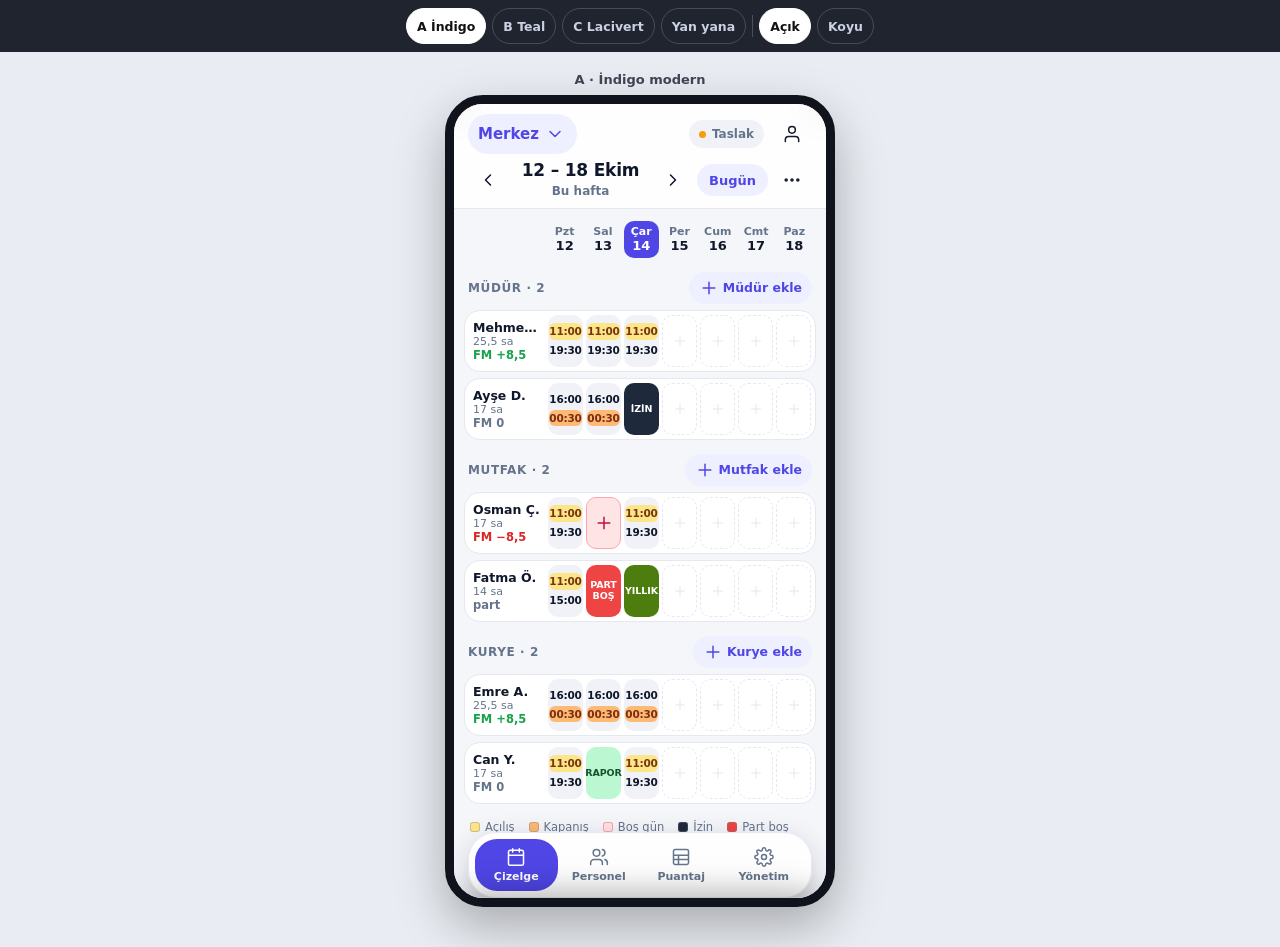
==== araclar/tasarim.html @ e4bb3795 "Tasarım önizleme sayfası: 3 yön (indigo, teal, lacivert) × açık/koyu, çizelge ve puantaj Co-Authored" ====
<!doctype html>
<html lang="tr">
<head>
<meta charset="utf-8">
<meta name="viewport" content="width=device-width,initial-scale=1,viewport-fit=cover">
<meta name="robots" content="noindex">
<title>Tasarım önizleme</title>
<style>
/* ============ Tasarım yönleri (renk kimliği) ============ */
:root{--f-ui:"Inter","Figtree",system-ui,-apple-system,"Segoe UI",sans-serif}
.tema-a{ /* A · İndigo modern */
  --bg:#F5F6FA;--yuz:#FFFFFF;--yuz2:#F0F2F8;--cizgi:#E6E8F0;--yazi:#0F172A;--soluk:#64748B;
  --vurgu:#4F46E5;--vurgu-yazi:#fff;--vurgu-yumusak:#EEF0FF;
  --ust-bg:rgba(255,255,255,.86);--ust-yazi:#0F172A;--ust-soluk:#64748B;--ust-cizgi:#E6E8F0;
  --acilis:#FDE68A;--acilis-yazi:#78350F;--kapanis:#FDBA74;--kapanis-yazi:#7C2D12;
  --bos:#FFE4E6;--bos-cizgi:#FDA4AF;--bos-yazi:#BE123C;
  --izin:#1E293B;--izin-y:#fff;--rapor:#BBF7D0;--rapor-y:#14532D;--yillik:#4D7C0F;--yillik-y:#fff;--ucretsiz:#1E3A8A;--ucretsiz-y:#fff;--bayram:#E2E8F0;--bayram-y:#334155;--part:#EF4444;--part-y:#fff;
  --iyi:#16A34A;--kotu:#DC2626;--yaricap:16px;--hucre-yaricap:10px;
}
.tema-a.koyu{
  --bg:#0B0F1A;--yuz:#131A2A;--yuz2:#1A2236;--cizgi:#232C40;--yazi:#E6EAF5;--soluk:#94A3B8;
  --vurgu:#818CF8;--vurgu-yazi:#0B0F1A;--vurgu-yumusak:#1E2447;
  --ust-bg:rgba(19,26,42,.86);--ust-yazi:#E6EAF5;--ust-soluk:#94A3B8;--ust-cizgi:#232C40;
  --acilis:#E3C55A;--acilis-yazi:#241A00;--kapanis:#E0944A;--kapanis-yazi:#2A1200;
  --bos:#3B1C26;--bos-cizgi:#7F2A3E;--bos-yazi:#FDA4AF;
  --izin:#2E3856;--izin-y:#E6EAF5;--rapor:#1F4D36;--rapor-y:#BBF7D0;--yillik:#3F6212;--yillik-y:#ECFCCB;--ucretsiz:#1E3A8A;--ucretsiz-y:#DBEAFE;--bayram:#273049;--bayram-y:#C7D0E4;--part:#B91C1C;--part-y:#fff;
  --iyi:#4ADE80;--kotu:#F87171;
}
.tema-b{ /* B · Teal sakin */
  --bg:#F4F2EC;--yuz:#FFFFFF;--yuz2:#EFECE3;--cizgi:#E4E0D6;--yazi:#14201D;--soluk:#66736F;
  --vurgu:#0E5A4E;--vurgu-yazi:#fff;--vurgu-yumusak:#DDEEE9;
  --ust-bg:#0E5A4E;--ust-yazi:#fff;--ust-soluk:rgba(255,255,255,.72);--ust-cizgi:transparent;
  --acilis:#F8E08A;--acilis-yazi:#4A3A00;--kapanis:#F2B766;--kapanis-yazi:#3F2400;
  --bos:#FBE4E2;--bos-cizgi:#F0A9A3;--bos-yazi:#B3261E;
  --izin:#23302D;--izin-y:#fff;--rapor:#CDEBC0;--rapor-y:#1F4A18;--yillik:#4F6B2A;--yillik-y:#fff;--ucretsiz:#1E3F66;--ucretsiz-y:#fff;--bayram:#E6E9E4;--bayram-y:#3A4A45;--part:#D93636;--part-y:#fff;
  --iyi:#1F8A5B;--kotu:#C62828;--yaricap:14px;--hucre-yaricap:9px;
}
.tema-b.koyu{
  --bg:#0C1412;--yuz:#141F1C;--yuz2:#1B2925;--cizgi:#24332E;--yazi:#E4EFEA;--soluk:#93A8A1;
  --vurgu:#46BBA3;--vurgu-yazi:#06130F;--vurgu-yumusak:#173129;
  --ust-bg:#103D35;--ust-yazi:#E4EFEA;--ust-soluk:rgba(228,239,234,.7);
  --acilis:#DEC35C;--acilis-yazi:#221A00;--kapanis:#DB9A52;--kapanis-yazi:#241100;
  --bos:#3A1D1B;--bos-cizgi:#7C332D;--bos-yazi:#F4A8A2;
  --izin:#2A3B35;--izin-y:#E4EFEA;--rapor:#1E4A32;--rapor-y:#CDEBC0;--yillik:#3E5A1F;--yillik-y:#E7F5CF;--ucretsiz:#1E3F66;--ucretsiz-y:#DCEBFA;--bayram:#26352F;--bayram-y:#C3D3CC;--part:#B42727;
  --iyi:#4ED39A;--kotu:#F2837D;
}
.tema-c{ /* C · Lacivert düzenli (mevcut kimliğe yakın) */
  --bg:#F3F5F9;--yuz:#FFFFFF;--yuz2:#ECEFF5;--cizgi:#E2E6EE;--yazi:#152033;--soluk:#667287;
  --vurgu:#1F3A6B;--vurgu-yazi:#fff;--vurgu-yumusak:#E6ECF7;
  --ust-bg:#1F3A6B;--ust-yazi:#fff;--ust-soluk:rgba(255,255,255,.75);--ust-cizgi:transparent;
  --acilis:#FBE58A;--acilis-yazi:#4A3A00;--kapanis:#F0B24D;--kapanis-yazi:#3C2500;
  --bos:#FDE2E2;--bos-cizgi:#F3B4B4;--bos-yazi:#B42323;
  --izin:#1C1C1C;--izin-y:#fff;--rapor:#C6E3AB;--rapor-y:#24401A;--yillik:#4F6A2A;--yillik-y:#fff;--ucretsiz:#1F3864;--ucretsiz-y:#fff;--bayram:#E9EDF3;--bayram-y:#33415A;--part:#E01E1E;--part-y:#fff;
  --iyi:#16774A;--kotu:#B42323;--yaricap:12px;--hucre-yaricap:8px;
}
.tema-c.koyu{
  --bg:#0F1520;--yuz:#18202E;--yuz2:#222B3B;--cizgi:#2A3446;--yazi:#E7EBF2;--soluk:#93A0B5;
  --vurgu:#7FA2E8;--vurgu-yazi:#0F1520;--vurgu-yumusak:#22314D;
  --ust-bg:#2B4C86;--ust-yazi:#fff;--ust-soluk:rgba(255,255,255,.75);
  --acilis:#E7CC5E;--acilis-yazi:#2B2200;--kapanis:#D9963A;--kapanis-yazi:#231500;
  --bos:#3D1C1F;--bos-cizgi:#7A2E34;--bos-yazi:#F08A8A;
  --izin:#2E3A55;--izin-y:#E7EBF2;--rapor:#1F4D36;--rapor-y:#C6E3AB;--yillik:#3E5A1F;--yillik-y:#E7F5CF;--ucretsiz:#1F3864;--ucretsiz-y:#DCE6FA;--bayram:#273246;--bayram-y:#C9D2E0;--part:#B91C1C;
  --iyi:#6FD3A0;--kotu:#F08A8A;
}

/* ============ Sayfa çerçevesi ============ */
*{box-sizing:border-box}
html,body{margin:0}
body{font-family:var(--f-ui);background:#E9ECF2;color:#152033;-webkit-tap-highlight-color:transparent}
body.koyu-sayfa{background:#0A0D14}
.kontrol{position:sticky;top:0;z-index:100;display:flex;gap:6px;align-items:center;justify-content:center;flex-wrap:nowrap;overflow-x:auto;padding:8px 6px;background:rgba(20,24,34,.94);backdrop-filter:blur(8px);scrollbar-width:none}
.kontrol button{flex:none;font:600 12.5px var(--f-ui);min-height:36px;padding:0 10px;border:1px solid rgba(255,255,255,.18);border-radius:999px;background:transparent;color:#C9D1E3;white-space:nowrap}
.kontrol button.secili{background:#fff;color:#111;border-color:#fff}
.kontrol .ayrac{width:1px;height:22px;background:rgba(255,255,255,.2)}
.sahne{display:flex;gap:28px;justify-content:center;align-items:flex-start;flex-wrap:wrap;padding:20px 12px 40px}
.etiket{font:700 13px var(--f-ui);text-align:center;margin:0 0 8px;color:#445}
.koyu-sayfa .etiket{color:#9AA4BD}

/* ============ Telefon ============ */
.telefon{position:relative;width:390px;max-width:100%;height:812px;overflow:auto;background:var(--bg);color:var(--yazi);font-family:var(--f-ui);
  border-radius:38px;border:9px solid #10131B;box-shadow:0 20px 50px rgba(0,0,0,.28);scrollbar-width:none}
.telefon::-webkit-scrollbar{display:none}
@media (max-width:520px){
  .sahne{padding:0;gap:0;display:block}
  .sahne>div{width:100%;min-width:0}
  .perde,.panel{position:fixed!important}
  .panel{max-height:88vh;overflow:auto}
  .etiket{display:none}
  .telefon{width:100%;height:auto;overflow:visible;border:0;border-radius:0;box-shadow:none;min-height:100vh}
  .ust{top:52px!important}
}
:where(.telefon) button{font:inherit;color:inherit;background:none;border:0;padding:0;cursor:pointer}
.ikon{width:20px;height:20px;stroke:currentColor;fill:none;stroke-width:1.8;stroke-linecap:round;stroke-linejoin:round;flex:none}

/* ============ Üst çubuk (ortak yapı) ============ */
.ust{position:sticky;top:0;z-index:20;background:var(--ust-bg);color:var(--ust-yazi);backdrop-filter:blur(14px);border-bottom:1px solid var(--ust-cizgi);padding:10px 14px 8px}
.ust-1{display:flex;align-items:center;gap:8px}
.sube-hap{display:flex;align-items:center;gap:6px;min-height:40px;padding:0 12px 0 10px;border-radius:999px;font-weight:700;font-size:15px;background:var(--vurgu-yumusak);color:var(--vurgu)}
.tema-b .sube-hap,.tema-c .sube-hap{background:rgba(255,255,255,.16);color:#fff}
.ust-bosluk{flex:1}
.rozet{display:inline-flex;align-items:center;gap:6px;min-height:28px;padding:0 10px;border-radius:999px;font-weight:600;font-size:12px;background:var(--yuz2);color:var(--soluk)}
.tema-b .rozet,.tema-c .rozet{background:rgba(255,255,255,.14);color:#fff}
.rozet i{width:7px;height:7px;border-radius:50%;background:#F59E0B}
.ikon-dugme{display:grid;place-items:center;width:40px;height:40px;border-radius:50%;color:var(--ust-yazi)}
.ikon-dugme:active{background:rgba(127,127,127,.18)}
.hafta{display:flex;align-items:center;gap:4px;margin-top:6px}
.hafta .ok{display:grid;place-items:center;width:40px;height:40px;border-radius:50%;color:var(--ust-yazi)}
.hafta .tarih{flex:1;text-align:center;line-height:1.15}
.hafta .tarih b{display:block;font-size:17px;font-weight:800;letter-spacing:-.2px}
.hafta .tarih small{font-size:12px;font-weight:600;color:var(--ust-soluk)}
.bugun-dugme{min-height:32px;padding:0 12px;border-radius:999px;font-weight:700;font-size:13px;background:var(--vurgu-yumusak);color:var(--vurgu)}
.tema-b .bugun-dugme,.tema-c .bugun-dugme{background:rgba(255,255,255,.16);color:#fff}

/* ============ İçerik ============ */
.icerik{padding:8px 10px 120px}
.grup-baslik{display:flex;align-items:center;justify-content:space-between;margin:14px 4px 6px}
.grup-baslik span{font-size:12px;font-weight:700;letter-spacing:.05em;text-transform:uppercase;color:var(--soluk)}
.ekle{display:flex;align-items:center;gap:4px;min-height:32px;padding:0 10px;border-radius:999px;font-size:12.5px;font-weight:600;color:var(--vurgu);background:var(--vurgu-yumusak)}
.gun-satir,.satir{display:grid;grid-template-columns:76px repeat(7,minmax(0,1fr));gap:3px;align-items:stretch}
.gun-satir{padding:4px 4px 0;position:sticky;top:var(--ust-yuk,112px);z-index:10;background:var(--bg)}
.gun{text-align:center;padding:4px 0;border-radius:10px;font-size:11px;font-weight:600;color:var(--soluk);line-height:1.2}
.gun b{display:block;font-size:13px;font-weight:700;color:var(--yazi)}
.gun.bugun{background:var(--vurgu);color:var(--vurgu-yazi)}
.gun.bugun b{color:var(--vurgu-yazi)}
.satir{background:var(--yuz);border:1px solid var(--cizgi);border-radius:var(--yaricap);padding:4px;margin-bottom:6px}
.isim{min-width:0;display:flex;flex-direction:column;justify-content:center;padding:0 4px}
.isim b{font-size:12.5px;font-weight:700;white-space:nowrap;overflow:hidden;text-overflow:ellipsis}
.isim small{font-size:11px;color:var(--soluk);font-variant-numeric:tabular-nums}
.isim .fm{font-weight:700;font-size:11.5px;font-variant-numeric:tabular-nums}
.fm.arti{color:var(--iyi)}.fm.eksi{color:var(--kotu)}.fm.sifir{color:var(--soluk)}
.hucre{display:flex;flex-direction:column;align-items:stretch;justify-content:center;gap:2px;min-height:52px;border-radius:var(--hucre-yaricap);padding:2px 1px;text-align:center;font-variant-numeric:tabular-nums}
.hucre.vardiya{background:var(--yuz2)}
.hucre .s{border-radius:6px;padding:3px 0;font-size:10.5px;font-weight:700;letter-spacing:-.2px;line-height:1}
.hucre .s.acilis{background:var(--acilis);color:var(--acilis-yazi)}
.hucre .s.kapanis{background:var(--kapanis);color:var(--kapanis-yazi)}
.hucre.kod{align-items:center;font-size:9.5px;font-weight:800;line-height:1.1;letter-spacing:-.1px}
.kod-izin{background:var(--izin);color:var(--izin-y)}.kod-rapor{background:var(--rapor);color:var(--rapor-y)}.kod-yillik{background:var(--yillik);color:var(--yillik-y)}
.kod-ucretsiz{background:var(--ucretsiz);color:var(--ucretsiz-y)}.kod-bayram{background:var(--bayram);color:var(--bayram-y)}.kod-part{background:var(--part);color:var(--part-y)}
.hucre.gelecek{align-items:center;color:var(--cizgi);border:1.5px dashed var(--cizgi);background:transparent}
.hucre.gelecek .ikon{width:16px;height:16px;stroke-width:1.6}
.hucre.eksik{align-items:center;background:var(--bos);border:1.5px solid var(--bos-cizgi);color:var(--bos-yazi)}
.hucre.yok{align-items:center;color:var(--soluk);opacity:.5;background:var(--yuz2)}
.seri{display:flex;flex-wrap:wrap;gap:6px 14px;align-items:center;padding:10px 6px 0;font-size:11.5px;color:var(--soluk)}
.seri i{display:inline-block;width:10px;height:10px;border-radius:3px;margin-right:5px;vertical-align:-1px;box-shadow:inset 0 0 0 1px rgba(127,127,127,.35)}

/* ============ Alt gezinme ============ */
.nav{position:sticky;bottom:0;z-index:30;display:flex;justify-content:space-around}
.nav button{display:flex;flex-direction:column;align-items:center;justify-content:center;gap:3px;min-height:56px;font-size:11px;font-weight:600;color:var(--soluk)}
.nav button.aktif{color:var(--vurgu)}
/* A: yüzen hap */
.tema-a .nav{margin:0 14px 12px;padding:6px;border-radius:28px;background:var(--ust-bg);backdrop-filter:blur(16px);box-shadow:0 8px 28px rgba(15,23,42,.18);border:1px solid var(--cizgi)}
.tema-a .nav button{flex:1;border-radius:22px;min-height:52px}
.tema-a .nav button.aktif{background:var(--vurgu);color:var(--vurgu-yazi)}
/* B ve C: tam genişlik */
.tema-b .nav,.tema-c .nav{background:var(--yuz);border-top:1px solid var(--cizgi);padding:4px 6px calc(4px + env(safe-area-inset-bottom,0px))}
.tema-b .nav button{flex:1}
.tema-b .nav button.aktif .ikon-kutu{background:var(--vurgu-yumusak)}
.tema-b .ikon-kutu{display:grid;place-items:center;width:54px;height:28px;border-radius:14px}
.tema-c .nav button{flex:1;position:relative}
.tema-c .nav button.aktif::before{content:"";position:absolute;top:-5px;left:22%;right:22%;height:3px;border-radius:0 0 3px 3px;background:var(--vurgu)}
.tema-a .ikon-kutu{display:contents}.tema-c .ikon-kutu{display:contents}

/* ============ Paneller (bottom sheet) ============ */
.perde{position:absolute;inset:0;z-index:50;background:rgba(10,14,24,.45);opacity:0;pointer-events:none;transition:opacity .18s}
.perde.acik{opacity:1;pointer-events:auto}
.panel{position:absolute;left:0;right:0;bottom:0;z-index:60;background:var(--yuz);border-radius:24px 24px 0 0;padding:10px 14px 22px;transform:translateY(105%);transition:transform .22s ease;box-shadow:0 -10px 40px rgba(0,0,0,.25)}
.panel.acik{transform:none}
.tutac{width:38px;height:4px;border-radius:2px;background:var(--cizgi);margin:0 auto 10px}
.panel h3{margin:4px 4px 10px;font-size:17px}
.panel .alt{margin:-6px 4px 10px;color:var(--soluk);font-size:13px}
.menu-satir{display:flex;align-items:center;gap:12px;width:100%;min-height:52px;padding:0 10px;border-radius:12px;font-size:15px;font-weight:600;text-align:left}
.menu-satir:active{background:var(--yuz2)}
.menu-satir .ikon{color:var(--vurgu)}
.menu-satir small{display:block;font-weight:500;font-size:12px;color:var(--soluk)}
.saat-sec{display:flex;gap:10px;margin:6px 0 12px}
.saat-sec div{flex:1;border:1px solid var(--cizgi);border-radius:14px;padding:8px 12px;background:var(--yuz2)}
.saat-sec small{display:block;color:var(--soluk);font-size:11px;font-weight:600}
.saat-sec b{font-size:22px;font-variant-numeric:tabular-nums}
.kodlar{display:flex;flex-wrap:wrap;gap:8px;margin-bottom:12px}
.kodlar span{padding:9px 14px;border-radius:12px;font-size:13px;font-weight:700}
.birincil{width:100%;min-height:50px;border-radius:14px;background:var(--vurgu);color:var(--vurgu-yazi)!important;font-weight:700;font-size:15px}

/* ============ Puantaj ekranı ============ */
.parca{display:flex;gap:4px;padding:4px;margin:10px 4px 0;border-radius:14px;background:var(--yuz2)}
.parca button{flex:1;min-height:38px;border-radius:11px;font-size:13px;font-weight:700;color:var(--soluk)}
.parca button.aktif{background:var(--yuz);color:var(--vurgu);box-shadow:0 1px 3px rgba(0,0,0,.12)}
.kpi{display:grid;grid-template-columns:1fr 1fr;gap:8px;margin:12px 4px}
.kpi div{background:var(--yuz);border:1px solid var(--cizgi);border-radius:var(--yaricap);padding:12px}
.kpi small{display:block;color:var(--soluk);font-size:12px;font-weight:600}
.kpi b{display:block;margin-top:2px;font-size:20px;letter-spacing:-.3px;font-variant-numeric:tabular-nums}
.kpi div.vurgulu{background:var(--vurgu);border-color:var(--vurgu)}
.kpi div.vurgulu small,.kpi div.vurgulu b{color:var(--vurgu-yazi)}
.tablo-kutu{margin:0 4px;background:var(--yuz);border:1px solid var(--cizgi);border-radius:var(--yaricap);overflow:hidden}
.tablo-kutu table{width:100%;border-collapse:collapse;font-size:12.5px;font-variant-numeric:tabular-nums}
.tablo-kutu th{padding:9px 8px;text-align:right;font-size:11px;font-weight:700;color:var(--soluk);background:var(--yuz2);white-space:nowrap}
.tablo-kutu th:first-child,.tablo-kutu td:first-child{text-align:left;padding-left:12px}
.tablo-kutu td{padding:11px 8px;text-align:right;border-top:1px solid var(--cizgi);white-space:nowrap}
.tablo-kutu td:first-child{font-weight:700}
.tablo-kutu td.son{font-weight:800}
.tablo-kutu tr.eksi td.son{color:var(--kotu)}
.tablo-kutu tfoot td{font-weight:800;background:var(--yuz2)}
.kaydir{overflow-x:auto;max-width:100%}
.kaydir table{min-width:430px}
.ipucu{margin:10px 8px 0;font-size:12px;color:var(--soluk)}
</style>
</head>
<body>
<div class="kontrol" id="kontrol">
  <button data-yon="a" class="secili">A İndigo</button>
  <button data-yon="b">B Teal</button>
  <button data-yon="c">C Lacivert</button>
  <button data-yon="yan">Yan yana</button>
  <span class="ayrac"></span>
  <button data-mod="acik" class="secili">Açık</button>
  <button data-mod="koyu">Koyu</button>
</div>
<div class="sahne" id="sahne"></div>

<script>
const IKON = {
  takvim: '<path d="M8 2v4M16 2v4M3 10h18M5 4h14a2 2 0 0 1 2 2v14a2 2 0 0 1-2 2H5a2 2 0 0 1-2-2V6a2 2 0 0 1 2-2z"/>',
  kisiler: '<path d="M16 21v-2a4 4 0 0 0-4-4H6a4 4 0 0 0-4 4v2M9 11a4 4 0 1 0 0-8 4 4 0 0 0 0 8zM22 21v-2a4 4 0 0 0-3-3.9M16 3.1a4 4 0 0 1 0 7.8"/>',
  tablo: '<path d="M3 5a2 2 0 0 1 2-2h14a2 2 0 0 1 2 2v14a2 2 0 0 1-2 2H5a2 2 0 0 1-2-2zM3 10h18M3 15h18M9 10v11"/>',
  ayar: '<path d="M12 15a3 3 0 1 0 0-6 3 3 0 0 0 0 6z"/><path d="M19.4 15a1.7 1.7 0 0 0 .3 1.8l.1.1a2 2 0 1 1-2.8 2.8l-.1-.1a1.7 1.7 0 0 0-1.8-.3 1.7 1.7 0 0 0-1 1.5V21a2 2 0 1 1-4 0v-.1a1.7 1.7 0 0 0-1.1-1.5 1.7 1.7 0 0 0-1.8.3l-.1.1a2 2 0 1 1-2.8-2.8l.1-.1a1.7 1.7 0 0 0 .3-1.8 1.7 1.7 0 0 0-1.5-1H3a2 2 0 1 1 0-4h.1a1.7 1.7 0 0 0 1.5-1.1 1.7 1.7 0 0 0-.3-1.8l-.1-.1a2 2 0 1 1 2.8-2.8l.1.1a1.7 1.7 0 0 0 1.8.3H9a1.7 1.7 0 0 0 1-1.5V3a2 2 0 1 1 4 0v.1a1.7 1.7 0 0 0 1 1.5 1.7 1.7 0 0 0 1.8-.3l.1-.1a2 2 0 1 1 2.8 2.8l-.1.1a1.7 1.7 0 0 0-.3 1.8V9a1.7 1.7 0 0 0 1.5 1H21a2 2 0 1 1 0 4h-.1a1.7 1.7 0 0 0-1.5 1z"/>',
  sol: '<path d="M15 18l-6-6 6-6"/>', sag: '<path d="M9 18l6-6-6-6"/>', asagi: '<path d="M6 9l6 6 6-6"/>',
  artı: '<path d="M12 5v14M5 12h14"/>', daha: '<circle cx="5" cy="12" r="1.2"/><circle cx="12" cy="12" r="1.2"/><circle cx="19" cy="12" r="1.2"/>',
  kopya: '<path d="M9 9h10a2 2 0 0 1 2 2v9a2 2 0 0 1-2 2H9a2 2 0 0 1-2-2v-9a2 2 0 0 1 2-2zM5 15H4a2 2 0 0 1-2-2V4a2 2 0 0 1 2-2h9a2 2 0 0 1 2 2v1"/>',
  geri: '<path d="M3 7v6h6M3 13a9 9 0 1 0 3-7"/>', paylas: '<path d="M4 12v7a2 2 0 0 0 2 2h12a2 2 0 0 0 2-2v-7M16 6l-4-4-4 4M12 2v14"/>',
  liste: '<path d="M8 6h13M8 12h13M8 18h13M3 6h.01M3 12h.01M3 18h.01"/>', profil: '<path d="M20 21v-2a4 4 0 0 0-4-4H8a4 4 0 0 0-4 4v2M12 11a4 4 0 1 0 0-8 4 4 0 0 0 0 8z"/>',
  kilit: '<path d="M5 11h14v10H5zM8 11V7a4 4 0 0 1 8 0v4"/>', tik: '<path d="M20 6L9 17l-5-5"/>',
};
const ik = (ad, cls = '') => `<svg class="ikon ${cls}" viewBox="0 0 24 24" aria-hidden="true">${IKON[ad]}</svg>`;

// Örnek veri (Çarşamba 14 Ekim; Pzt–Çar dolu, sonrası ileri tarih)
const A = ['11:00', '19:30'], K = ['16:00', '00:30'];
const GRUPLAR = [
  { ad: 'Müdür', kisiler: [
    { ad: 'Mehmet K.', sa: '25,5', fm: ['arti', '+8,5'], g: [A, A, A] },
    { ad: 'Ayşe D.', sa: '17', fm: ['sifir', '0'], g: [K, K, 'izin'] },
  ] },
  { ad: 'Mutfak', kisiler: [
    { ad: 'Osman Ç.', sa: '17', fm: ['eksi', '−8,5'], g: [A, 'bos', A] },
    { ad: 'Fatma Ö.', sa: '14', fm: ['sifir', 'part'], g: [[ '11:00', '15:00' ], 'part', 'yillik'] },
  ] },
  { ad: 'Kurye', kisiler: [
    { ad: 'Emre A.', sa: '25,5', fm: ['arti', '+8,5'], g: [K, K, K] },
    { ad: 'Can Y.', sa: '17', fm: ['sifir', '0'], g: [A, 'rapor', A] },
  ] },
];
const KOD = { izin: ['İZİN', 'kod-izin'], rapor: ['RAPOR', 'kod-rapor'], yillik: ['YILLIK', 'kod-yillik'], ucret: ['ÜCR.<br>İZİN', 'kod-ucretsiz'], bayram: ['BAYR.', 'kod-bayram'], part: ['PART<br>BOŞ', 'kod-part'] };
const GUNLER = [['Pzt', 12], ['Sal', 13], ['Çar', 14], ['Per', 15], ['Cum', 16], ['Cmt', 17], ['Paz', 18]];
const acilisMi = (a) => a[0] <= '11:00';
const kapanisMi = (b) => b[1] === '00:30' || b[1] >= '00:30' && b[1] < '06:00';

function hucreHtml(v, gunNo, kisi) {
  if (Array.isArray(v)) {
    return `<button class="hucre vardiya" data-hucre="${kisi}|${gunNo}"><span class="s ${acilisMi(v) ? 'acilis' : ''}">${v[0]}</span><span class="s ${kapanisMi(v) ? 'kapanis' : ''}">${v[1]}</span></button>`;
  }
  if (v === 'bos') return `<button class="hucre eksik" data-hucre="${kisi}|${gunNo}">${ik('artı')}</button>`;
  if (v) return `<button class="hucre kod ${KOD[v][1]}" data-hucre="${kisi}|${gunNo}">${KOD[v][0]}</button>`;
  return `<button class="hucre gelecek" data-hucre="${kisi}|${gunNo}">${ik('artı')}</button>`;
}

function cizelgeIcerik() {
  const gun = `<div class="gun-satir"><span></span>${GUNLER.map(([a, n], i) => `<div class="gun ${i === 2 ? 'bugun' : ''}">${a}<b>${n}</b></div>`).join('')}</div>`;
  const gruplar = GRUPLAR.map((g) => `<div class="grup-baslik"><span>${g.ad} · ${g.kisiler.length}</span><button class="ekle">${ik('artı')}${g.ad} ekle</button></div>
    ${g.kisiler.map((k) => `<div class="satir"><div class="isim"><b>${k.ad}</b><small>${k.sa} sa</small><span class="fm ${k.fm[0]}">${k.fm[0] === 'sifir' && k.fm[1] === 'part' ? 'part' : 'FM ' + k.fm[1]}</span></div>
      ${GUNLER.map((_, i) => hucreHtml(k.g[i], GUNLER[i][1], k.ad)).join('')}</div>`).join('')}`).join('');
  return `${gun}${gruplar}
    <div class="seri"><span><i style="background:var(--acilis)"></i>Açılış</span><span><i style="background:var(--kapanis)"></i>Kapanış</span><span><i style="background:var(--bos);box-shadow:inset 0 0 0 1px var(--bos-cizgi)"></i>Boş gün</span><span><i style="background:var(--izin)"></i>İzin</span><span><i style="background:var(--part)"></i>Part boş</span></div>`;
}

function puantajIcerik() {
  const satirlar = [['Mehmet K.', '60.000', '58.000', '2.000', '—', '2.777', false], ['Ayşe D.', '45.000', '45.000', '—', '—', '1.110', false], ['Osman Ç.', '37.000', '35.100', '1.900', '—', '1.345', false], ['Emre A.', '33.000', '33.000', '—', '5.610', '4.375', false], ['Can Y.', '33.000', '33.000', '—', '—', '−2.500', true]];
  return `<div class="parca"><button>Muhasebe</button><button class="aktif">Ödemeler</button><button>Veri girişi</button></div>
    <div class="kpi"><div class="vurgulu"><small>Toplam hak ediş</small><b>228.000 ₺</b></div><div><small>Bankaya yatan</small><b>195.000 ₺</b></div><div><small>Avans + ara ödeme</small><b>3.900 ₺</b></div><div><small>İhtiyaç duyulan nakit</small><b>31.100 ₺</b></div></div>
    <div class="tablo-kutu"><div class="kaydir"><table><thead><tr><th>Ad soyad</th><th>Hak edilen</th><th>Bankaya</th><th>Maaş farkı</th><th>Fazla mesai</th><th>Kalan</th></tr></thead><tbody>
    ${satirlar.map((s) => `<tr class="${s[6] ? 'eksi' : ''}"><td>${s[0]}</td><td>${s[1]}</td><td>${s[2]}</td><td>${s[3]}</td><td>${s[4]}</td><td class="son">${s[5]}</td></tr>`).join('')}
    </tbody><tfoot><tr><td>Toplam</td><td>228.000</td><td>195.000</td><td>3.900</td><td>5.610</td><td>6.907</td></tr></tfoot></table></div></div>
    <p class="ipucu">Satıra dokunup ödemeleri girin.</p>`;
}

const SEKMELER = [['cizelge', 'Çizelge', 'takvim'], ['personel', 'Personel', 'kisiler'], ['puantaj', 'Puantaj', 'tablo'], ['yonetim', 'Yönetim', 'ayar']];

function telefon(tema, mod) {
  const kok = document.createElement('div');
  kok.className = `telefon tema-${tema} ${mod === 'koyu' ? 'koyu' : ''}`;
  let ekran = 'cizelge';
  const ciz = () => {
    const cizelge = ekran === 'cizelge';
    const ust = cizelge
      ? `<div class="ust-1"><button class="sube-hap">Merkez ${ik('asagi')}</button><span class="ust-bosluk"></span><span class="rozet"><i></i>Taslak</span><button class="ikon-dugme" aria-label="Hesap">${ik('profil')}</button></div>
         <div class="hafta"><button class="ok" aria-label="Önceki hafta">${ik('sol')}</button><div class="tarih"><b>12 – 18 Ekim</b><small>Bu hafta</small></div><button class="ok" aria-label="Sonraki hafta">${ik('sag')}</button><button class="bugun-dugme">Bugün</button><button class="ikon-dugme" data-menu aria-label="İşlemler">${ik('daha')}</button></div>`
      : `<div class="ust-1"><button class="sube-hap">Merkez ${ik('asagi')}</button><span class="ust-bosluk"></span><span class="rozet"><i style="background:#16A34A"></i>Onaylı</span><button class="ikon-dugme" aria-label="Hesap">${ik('profil')}</button></div>
         <div class="hafta"><button class="ok" aria-label="Önceki ay">${ik('sol')}</button><div class="tarih"><b>Eylül 2026</b><small>5 hafta · hepsi onaylı</small></div><button class="ok" aria-label="Sonraki ay">${ik('sag')}</button></div>`;
    const nav = SEKMELER.map(([k, ad, i]) => {
      const aktif = (k === 'cizelge' && cizelge) || (k === 'puantaj' && !cizelge);
      return `<button class="${aktif ? 'aktif' : ''}" data-sekme="${k}"><span class="ikon-kutu">${ik(i)}</span>${ad}</button>`;
    }).join('');
    kok.innerHTML = `<header class="ust">${ust}</header>
      <div class="icerik">${cizelge ? cizelgeIcerik() : puantajIcerik()}</div>
      <nav class="nav">${nav}</nav>
      <div class="perde" data-perde></div>
      <div class="panel" data-islem><div class="tutac"></div><h3>İşlemler</h3>
        <button class="menu-satir">${ik('kopya')}<span>Geçen haftayı kopyala<small>Geçen haftanın listesi ve saatleri</small></span></button>
        <button class="menu-satir">${ik('geri')}<span>Geri al<small>Son değişikliği geri al</small></span></button>
        <button class="menu-satir">${ik('paylas')}<span>Paylaş<small>Çizelgeyi görsel olarak gönder</small></span></button>
        <button class="menu-satir">${ik('liste')}<span>Listeyi hücrelerden geri kur</span></button></div>
      <div class="panel" data-hucre-panel><div class="tutac"></div><h3 id="hp-baslik">Osman Ç.</h3><p class="alt" id="hp-alt">Per 15 Ekim · plan</p>
        <div class="saat-sec"><div><small>Giriş</small><b>11:00</b></div><div><small>Çıkış</small><b>19:30</b></div></div>
        <div class="kodlar"><span class="kod-izin">İzin</span><span class="kod-rapor">Rapor</span><span class="kod-yillik">Yıllık</span><span class="kod-ucretsiz">Ücretsiz</span></div>
        <button class="birincil">Kaydet</button></div>`;
    kok.querySelectorAll('[data-sekme]').forEach((b) => b.onclick = () => { if (b.dataset.sekme === 'cizelge' || b.dataset.sekme === 'puantaj') { ekran = b.dataset.sekme; kok.scrollTop = 0; ciz(); } });
    const kapat = () => { kok.querySelectorAll('.panel,.perde').forEach((x) => x.classList.remove('acik')); };
    const ac = (sec) => { kok.querySelector('[data-perde]').classList.add('acik'); kok.querySelector(sec).classList.add('acik'); };
    kok.querySelector('[data-perde]').onclick = kapat;
    const m = kok.querySelector('[data-menu]'); if (m) m.onclick = () => ac('[data-islem]');
    kok.querySelectorAll('.menu-satir').forEach((b) => b.onclick = kapat);
    kok.querySelectorAll('[data-hucre]').forEach((b) => b.onclick = () => { const [k, n] = b.dataset.hucre.split('|'); kok.querySelector('#hp-baslik').textContent = k; kok.querySelector('#hp-alt').textContent = `${GUNLER.find((g) => g[1] == n)[0]} ${n} Ekim`; ac('[data-hucre-panel]'); });
    kok.querySelector('.birincil').onclick = kapat;
    // sabit gün satırı için üst çubuk yüksekliği
    requestAnimationFrame(() => { const u = kok.querySelector('.ust'); if (u) kok.style.setProperty('--ust-yuk', u.offsetHeight + 'px'); });
  };
  ciz();
  return kok;
}

let yon = new URLSearchParams(location.search).get('yon') || 'a';
let mod = new URLSearchParams(location.search).get('mod') || 'acik';
const AD = { a: 'A · İndigo modern', b: 'B · Teal sakin', c: 'C · Lacivert düzenli' };
function render() {
  const sahne = document.getElementById('sahne'); sahne.innerHTML = '';
  (yon === 'yan' ? ['a', 'b', 'c'] : [yon]).forEach((t) => {
    const w = document.createElement('div');
    w.innerHTML = `<p class="etiket">${AD[t]}</p>`; w.appendChild(telefon(t, mod)); sahne.appendChild(w);
  });
  document.body.classList.toggle('koyu-sayfa', mod === 'koyu');
  document.querySelectorAll('[data-yon]').forEach((b) => b.classList.toggle('secili', b.dataset.yon === yon));
  document.querySelectorAll('[data-mod]').forEach((b) => b.classList.toggle('secili', b.dataset.mod === mod));
  requestAnimationFrame(() => document.querySelectorAll('.telefon').forEach((k) => { const u = k.querySelector('.ust'); if (u) k.style.setProperty('--ust-yuk', u.offsetHeight + 'px'); }));
}
document.querySelectorAll('[data-yon]').forEach((b) => b.onclick = () => { yon = b.dataset.yon; render(); });
document.querySelectorAll('[data-mod]').forEach((b) => b.onclick = () => { mod = b.dataset.mod; render(); });
render();
</script>
</body>
</html>
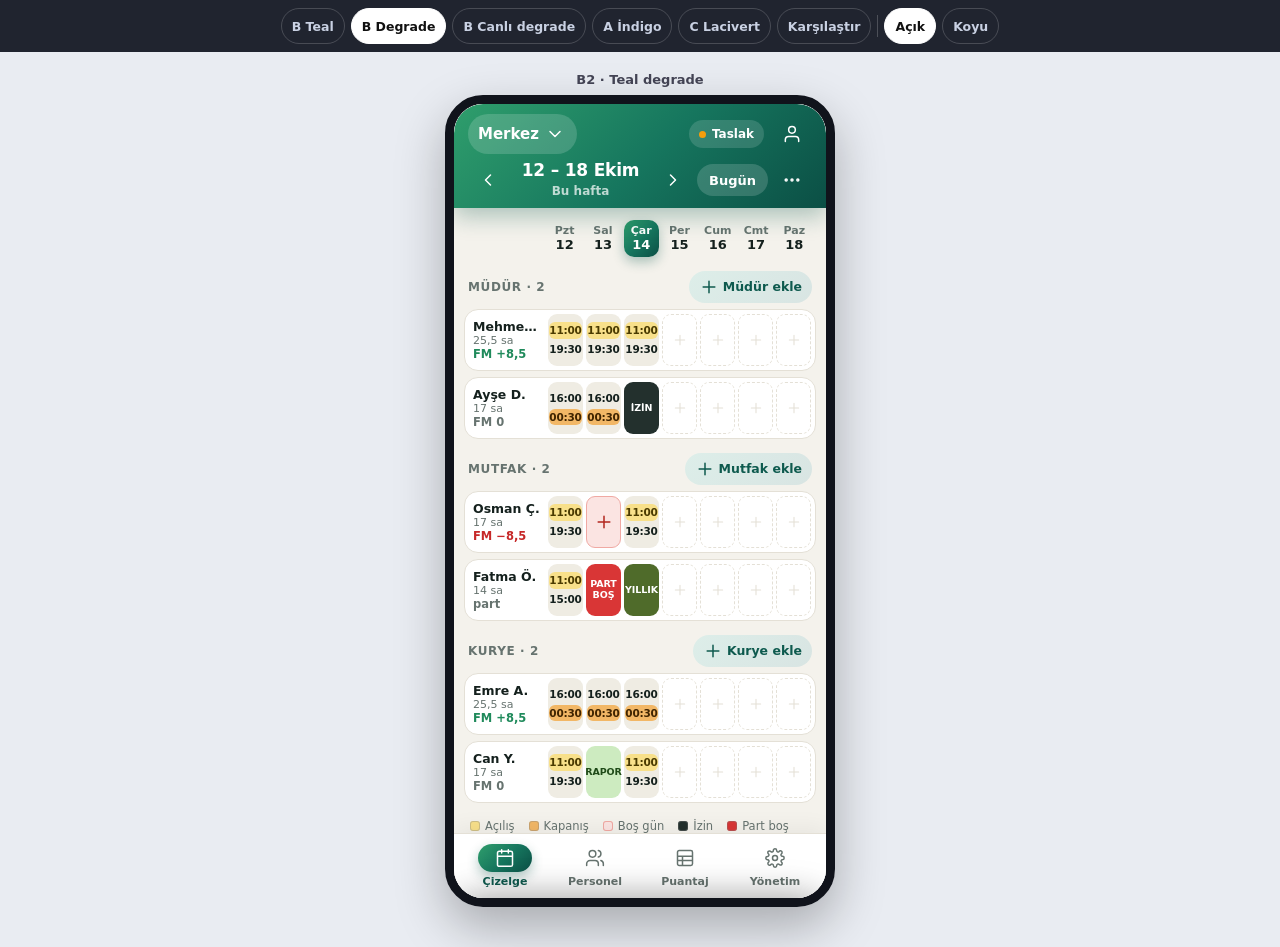
==== commit b65e9d1c: "Tasarım önizleme: B2 / B3 degrade (açık yeşilden koyuya) varyantları Co-Authored-By: Claude Sonnet 5" ====
--- a/araclar/tasarim.html
+++ b/araclar/tasarim.html
@@ -62,6 +62,22 @@
   --izin:#2E3A55;--izin-y:#E7EBF2;--rapor:#1F4D36;--rapor-y:#C6E3AB;--yillik:#3E5A1F;--yillik-y:#E7F5CF;--ucretsiz:#1F3864;--ucretsiz-y:#DCE6FA;--bayram:#273246;--bayram-y:#C9D2E0;--part:#B91C1C;
   --iyi:#6FD3A0;--kotu:#F08A8A;
 }
+
+
+/* ---- B2 / B3: degrade (açık yeşilden koyuya) ---- */
+.tema-b2{--grad:linear-gradient(135deg,#2F9E6C 0%,#16765E 52%,#0B4F45 100%);--glow:rgba(14,90,78,.32)}
+.tema-b2.koyu{--grad:linear-gradient(135deg,#1F7F5B 0%,#136150 52%,#0A3C35 100%);--glow:rgba(0,0,0,.45)}
+.tema-b3{--grad:linear-gradient(135deg,#4CC38A 0%,#1E9473 48%,#0A5448 100%);--glow:rgba(18,120,96,.38)}
+.tema-b3.koyu{--grad:linear-gradient(135deg,#2E9E6E 0%,#157A62 48%,#0A433B 100%);--glow:rgba(0,0,0,.45)}
+.telefon.tema-b2 .ust,.telefon.tema-b3 .ust{background:var(--grad);box-shadow:0 8px 22px var(--glow);border-bottom:0}
+.telefon.tema-b2 .gun.bugun,.telefon.tema-b3 .gun.bugun{background:var(--grad);box-shadow:0 5px 12px var(--glow)}
+.telefon.tema-b2 .kpi div.vurgulu,.telefon.tema-b3 .kpi div.vurgulu{background:var(--grad);border-color:transparent;box-shadow:0 10px 22px var(--glow)}
+.telefon.tema-b2 .birincil,.telefon.tema-b3 .birincil{background:var(--grad);box-shadow:0 10px 22px var(--glow)}
+.telefon.tema-b2 .nav button.aktif .ikon-kutu,.telefon.tema-b3 .nav button.aktif .ikon-kutu{background:var(--grad);color:#fff;box-shadow:0 5px 12px var(--glow)}
+.telefon.tema-b2 .gun.bugun,.telefon.tema-b2 .gun.bugun b,.telefon.tema-b3 .gun.bugun,.telefon.tema-b3 .gun.bugun b,.telefon.tema-b2 .kpi div.vurgulu small,.telefon.tema-b2 .kpi div.vurgulu b,.telefon.tema-b3 .kpi div.vurgulu small,.telefon.tema-b3 .kpi div.vurgulu b,.telefon.tema-b2 .birincil,.telefon.tema-b3 .birincil,.telefon.tema-b2 .parca button.aktif,.telefon.tema-b3 .parca button.aktif{color:#fff!important}
+.telefon.tema-b2 .nav,.telefon.tema-b3 .nav{box-shadow:0 -6px 20px rgba(0,0,0,.05)}
+.telefon.tema-b2 .parca button.aktif,.telefon.tema-b3 .parca button.aktif{background:var(--grad);color:#fff;box-shadow:0 5px 12px var(--glow)}
+.telefon.tema-b2 .ekle,.telefon.tema-b3 .ekle{background:linear-gradient(135deg,var(--vurgu-yumusak),color-mix(in srgb,var(--vurgu) 16%,var(--yuz)))}
 
 /* ============ Sayfa çerçevesi ============ */
 *{box-sizing:border-box}
@@ -206,10 +222,12 @@
 </head>
 <body>
 <div class="kontrol" id="kontrol">
-  <button data-yon="a" class="secili">A İndigo</button>
   <button data-yon="b">B Teal</button>
+  <button data-yon="b2" class="secili">B Degrade</button>
+  <button data-yon="b3">B Canlı degrade</button>
+  <button data-yon="a">A İndigo</button>
   <button data-yon="c">C Lacivert</button>
-  <button data-yon="yan">Yan yana</button>
+  <button data-yon="yan">Karşılaştır</button>
   <span class="ayrac"></span>
   <button data-mod="acik" class="secili">Açık</button>
   <button data-mod="koyu">Koyu</button>
@@ -284,7 +302,7 @@
 
 function telefon(tema, mod) {
   const kok = document.createElement('div');
-  kok.className = `telefon tema-${tema} ${mod === 'koyu' ? 'koyu' : ''}`;
+  kok.className = `telefon ${SINIF[tema]} ${mod === 'koyu' ? 'koyu' : ''}`;
   let ekran = 'cizelge';
   const ciz = () => {
     const cizelge = ekran === 'cizelge';
@@ -325,12 +343,13 @@
   return kok;
 }
 
-let yon = new URLSearchParams(location.search).get('yon') || 'a';
+let yon = new URLSearchParams(location.search).get('yon') || 'b2';
 let mod = new URLSearchParams(location.search).get('mod') || 'acik';
-const AD = { a: 'A · İndigo modern', b: 'B · Teal sakin', c: 'C · Lacivert düzenli' };
+const AD = { a: 'A · İndigo modern', b: 'B · Teal (düz)', b2: 'B2 · Teal degrade', b3: 'B3 · Teal canlı degrade', c: 'C · Lacivert düzenli' };
+const SINIF = { a: 'tema-a', b: 'tema-b', b2: 'tema-b tema-b2', b3: 'tema-b tema-b3', c: 'tema-c' };
 function render() {
   const sahne = document.getElementById('sahne'); sahne.innerHTML = '';
-  (yon === 'yan' ? ['a', 'b', 'c'] : [yon]).forEach((t) => {
+  (yon === 'yan' ? ['b', 'b2', 'b3'] : [yon]).forEach((t) => {
     const w = document.createElement('div');
     w.innerHTML = `<p class="etiket">${AD[t]}</p>`; w.appendChild(telefon(t, mod)); sahne.appendChild(w);
   });
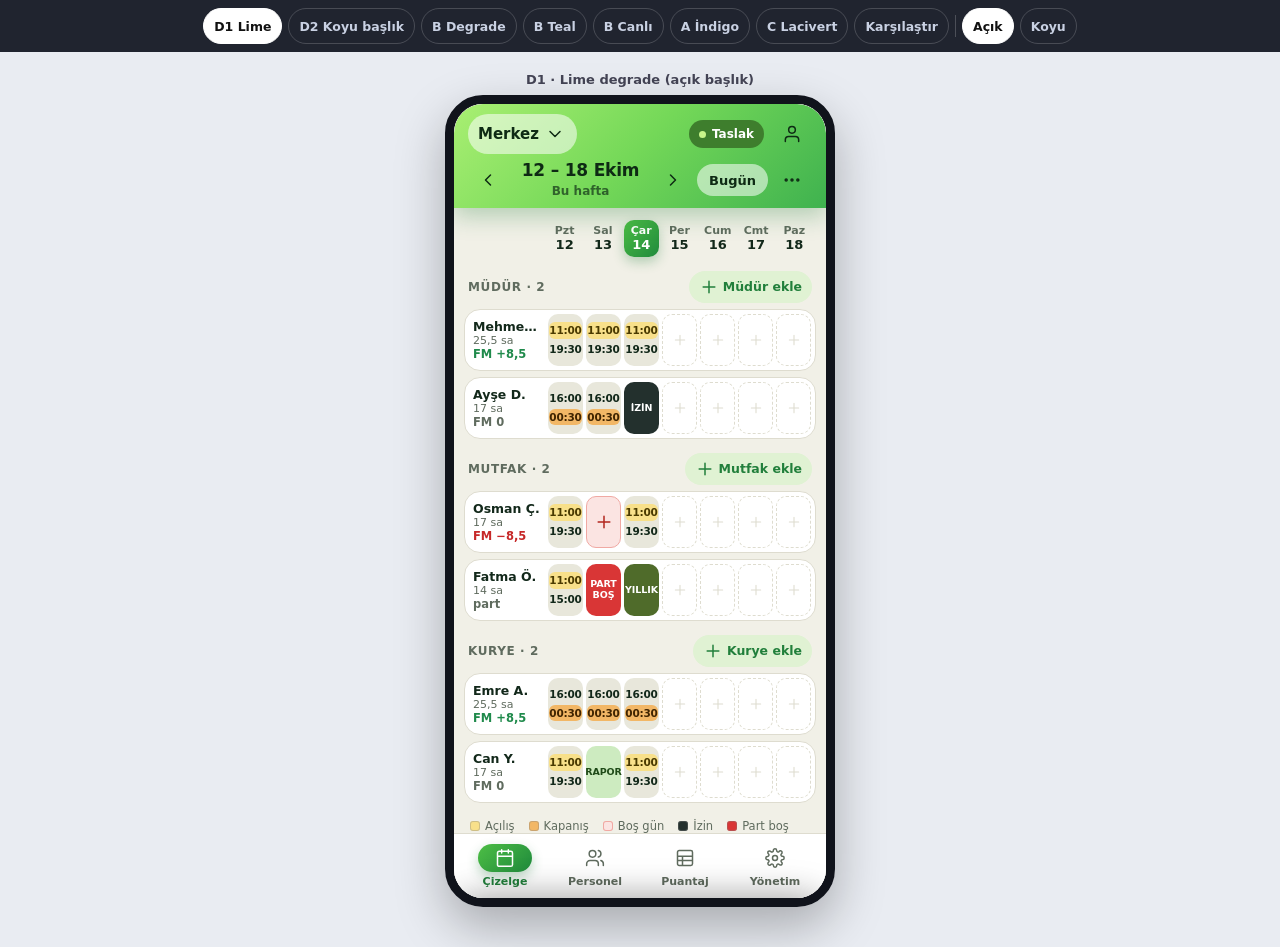
==== commit 0f267af7: "Tasarım önizleme: D1/D2 lime-yeşil degrade (referans uygulama renk diline göre) Co-Authored-By: Clau" ====
--- a/araclar/tasarim.html
+++ b/araclar/tasarim.html
@@ -78,6 +78,56 @@
 .telefon.tema-b2 .nav,.telefon.tema-b3 .nav{box-shadow:0 -6px 20px rgba(0,0,0,.05)}
 .telefon.tema-b2 .parca button.aktif,.telefon.tema-b3 .parca button.aktif{background:var(--grad);color:#fff;box-shadow:0 5px 12px var(--glow)}
 .telefon.tema-b2 .ekle,.telefon.tema-b3 .ekle{background:linear-gradient(135deg,var(--vurgu-yumusak),color-mix(in srgb,var(--vurgu) 16%,var(--yuz)))}
+
+
+/* ---- D / D2: Lime-yeşil degrade (referans görüntülerden: açık limondan yaprak yeşiline, krem zemin) ---- */
+.tema-d{
+  --bg:#F1F0E7;--yuz:#FFFFFF;--yuz2:#E8E7DB;--cizgi:#DEDCCF;--yazi:#12281A;--soluk:#5F6B5E;
+  --vurgu:#217F3B;--vurgu-yazi:#fff;--vurgu-yumusak:#E0F2D3;
+  --ust-bg:linear-gradient(135deg,#A9EF72 0%,#74D858 48%,#3FB24F 100%);--ust-yazi:#0E2A14;--ust-soluk:rgba(14,42,20,.68);--ust-cizgi:transparent;
+  --grad-btn:linear-gradient(135deg,#4DBE45 0%,#1F8A3C 100%);--glow:rgba(33,127,59,.30);
+  --acilis:#F8E08A;--acilis-yazi:#4A3A00;--kapanis:#F2B766;--kapanis-yazi:#3F2400;
+  --bos:#FBE4E2;--bos-cizgi:#F0A9A3;--bos-yazi:#B3261E;
+  --izin:#23302D;--izin-y:#fff;--rapor:#CDEBC0;--rapor-y:#1F4A18;--yillik:#4F6B2A;--yillik-y:#fff;--ucretsiz:#1E3F66;--ucretsiz-y:#fff;--bayram:#E6E9E4;--bayram-y:#3A4A45;--part:#D93636;--part-y:#fff;
+  --iyi:#1F8A4B;--kotu:#C62828;--yaricap:16px;--hucre-yaricap:10px;
+}
+.tema-d2{--ust-bg:linear-gradient(135deg,#14592A 0%,#23823A 55%,#3FAE4C 100%);--ust-yazi:#fff;--ust-soluk:rgba(255,255,255,.78)}
+.tema-d.koyu{
+  --bg:#0D160F;--yuz:#152019;--yuz2:#1C2A21;--cizgi:#243629;--yazi:#E4F0E5;--soluk:#8FA593;
+  --vurgu:#8DE457;--vurgu-yazi:#0D160F;--vurgu-yumusak:#1C3321;
+  --ust-bg:linear-gradient(135deg,#14502A 0%,#1F7A37 60%,#2E9A47 100%);--ust-yazi:#fff;--ust-soluk:rgba(255,255,255,.75);
+  --grad-btn:linear-gradient(135deg,#3FAE4C 0%,#176B30 100%);--glow:rgba(0,0,0,.45);
+  --acilis:#DEC35C;--acilis-yazi:#221A00;--kapanis:#DB9A52;--kapanis-yazi:#241100;
+  --bos:#3A1D1B;--bos-cizgi:#7C332D;--bos-yazi:#F4A8A2;
+  --izin:#2A3B35;--izin-y:#E4EFEA;--rapor:#1E4A32;--rapor-y:#CDEBC0;--yillik:#3E5A1F;--yillik-y:#E7F5CF;--ucretsiz:#1E3F66;--ucretsiz-y:#DCEBFA;--bayram:#26352F;--bayram-y:#C3D3CC;--part:#B42727;
+  --iyi:#6FE0A0;--kotu:#F2837D;
+}
+.tema-d2.koyu{--ust-bg:linear-gradient(135deg,#0D3E1E 0%,#16632B 60%,#238A3E 100%)}
+/* başlık öğeleri */
+.telefon.tema-d .sube-hap,.telefon.tema-d .bugun-dugme{background:rgba(255,255,255,.55);color:#0E2A14}
+.telefon.tema-d .rozet{background:#3E7E2D;color:#fff}
+.telefon.tema-d .rozet i{background:#C8F58A}
+.telefon.tema-d2 .sube-hap,.telefon.tema-d2 .bugun-dugme,.telefon.tema-d.koyu .sube-hap,.telefon.tema-d.koyu .bugun-dugme{background:rgba(255,255,255,.18);color:#fff}
+.telefon.tema-d2 .rozet,.telefon.tema-d.koyu .rozet{background:rgba(0,0,0,.28)}
+.telefon.tema-d .ust{box-shadow:0 8px 22px var(--glow);border-bottom:0}
+/* vurgular: degrade */
+.telefon.tema-d .gun.bugun{background:var(--grad-btn);color:#fff;box-shadow:0 5px 12px var(--glow)}
+.telefon.tema-d .gun.bugun b{color:#fff}
+.telefon.tema-d .birincil{background:var(--grad-btn);color:#fff!important;box-shadow:0 10px 22px var(--glow)}
+.telefon.tema-d .kpi div.vurgulu{background:linear-gradient(135deg,#A9EF72 0%,#4DBE45 100%);border-color:transparent;box-shadow:0 10px 22px var(--glow)}
+.telefon.tema-d .kpi div.vurgulu small,.telefon.tema-d .kpi div.vurgulu b{color:#0E2A14}
+.telefon.tema-d2 .kpi div.vurgulu,.telefon.tema-d.koyu .kpi div.vurgulu{background:linear-gradient(135deg,#14592A 0%,#2E9A47 100%)}
+.telefon.tema-d2 .kpi div.vurgulu small,.telefon.tema-d2 .kpi div.vurgulu b,.telefon.tema-d.koyu .kpi div.vurgulu small,.telefon.tema-d.koyu .kpi div.vurgulu b{color:#fff}
+/* alt gezinme: tam genişlik, seçili simge degrade hapta */
+.tema-d .nav{background:var(--yuz);border-top:1px solid var(--cizgi);padding:4px 6px calc(4px + env(safe-area-inset-bottom,0px))}
+.tema-d .nav button{flex:1}
+.tema-d .ikon-kutu{display:grid;place-items:center;width:54px;height:28px;border-radius:14px}
+.telefon.tema-d .nav button.aktif .ikon-kutu{background:var(--grad-btn);color:#fff;box-shadow:0 5px 12px var(--glow)}
+/* bölüm sekmeleri: çerçeveli hap (referanstaki "Tümü / Diğer" gibi) */
+.telefon.tema-d .parca{background:transparent;padding:0;gap:8px}
+.telefon.tema-d .parca button{border:1.5px solid var(--cizgi);background:var(--yuz);border-radius:999px;color:var(--soluk)}
+.telefon.tema-d .parca button.aktif{border-color:var(--vurgu);color:var(--vurgu);background:var(--yuz);box-shadow:none}
+.telefon.tema-d .ekle{background:var(--vurgu-yumusak);color:var(--vurgu)}
 
 /* ============ Sayfa çerçevesi ============ */
 *{box-sizing:border-box}
@@ -222,9 +272,11 @@
 </head>
 <body>
 <div class="kontrol" id="kontrol">
+  <button data-yon="d" class="secili">D1 Lime</button>
+  <button data-yon="d2">D2 Koyu başlık</button>
+  <button data-yon="b2">B Degrade</button>
   <button data-yon="b">B Teal</button>
-  <button data-yon="b2" class="secili">B Degrade</button>
-  <button data-yon="b3">B Canlı degrade</button>
+  <button data-yon="b3">B Canlı</button>
   <button data-yon="a">A İndigo</button>
   <button data-yon="c">C Lacivert</button>
   <button data-yon="yan">Karşılaştır</button>
@@ -343,13 +395,13 @@
   return kok;
 }
 
-let yon = new URLSearchParams(location.search).get('yon') || 'b2';
+let yon = new URLSearchParams(location.search).get('yon') || 'd';
 let mod = new URLSearchParams(location.search).get('mod') || 'acik';
-const AD = { a: 'A · İndigo modern', b: 'B · Teal (düz)', b2: 'B2 · Teal degrade', b3: 'B3 · Teal canlı degrade', c: 'C · Lacivert düzenli' };
-const SINIF = { a: 'tema-a', b: 'tema-b', b2: 'tema-b tema-b2', b3: 'tema-b tema-b3', c: 'tema-c' };
+const AD = { a: 'A · İndigo modern', b: 'B · Teal (düz)', b2: 'B2 · Teal degrade', b3: 'B3 · Teal canlı degrade', c: 'C · Lacivert düzenli', d: 'D1 · Lime degrade (açık başlık)', d2: 'D2 · Lime degrade (koyu başlık)' };
+const SINIF = { a: 'tema-a', b: 'tema-b', b2: 'tema-b tema-b2', b3: 'tema-b tema-b3', c: 'tema-c', d: 'tema-d', d2: 'tema-d tema-d2' };
 function render() {
   const sahne = document.getElementById('sahne'); sahne.innerHTML = '';
-  (yon === 'yan' ? ['b', 'b2', 'b3'] : [yon]).forEach((t) => {
+  (yon === 'yan' ? ['b2', 'd', 'd2'] : [yon]).forEach((t) => {
     const w = document.createElement('div');
     w.innerHTML = `<p class="etiket">${AD[t]}</p>`; w.appendChild(telefon(t, mod)); sahne.appendChild(w);
   });
